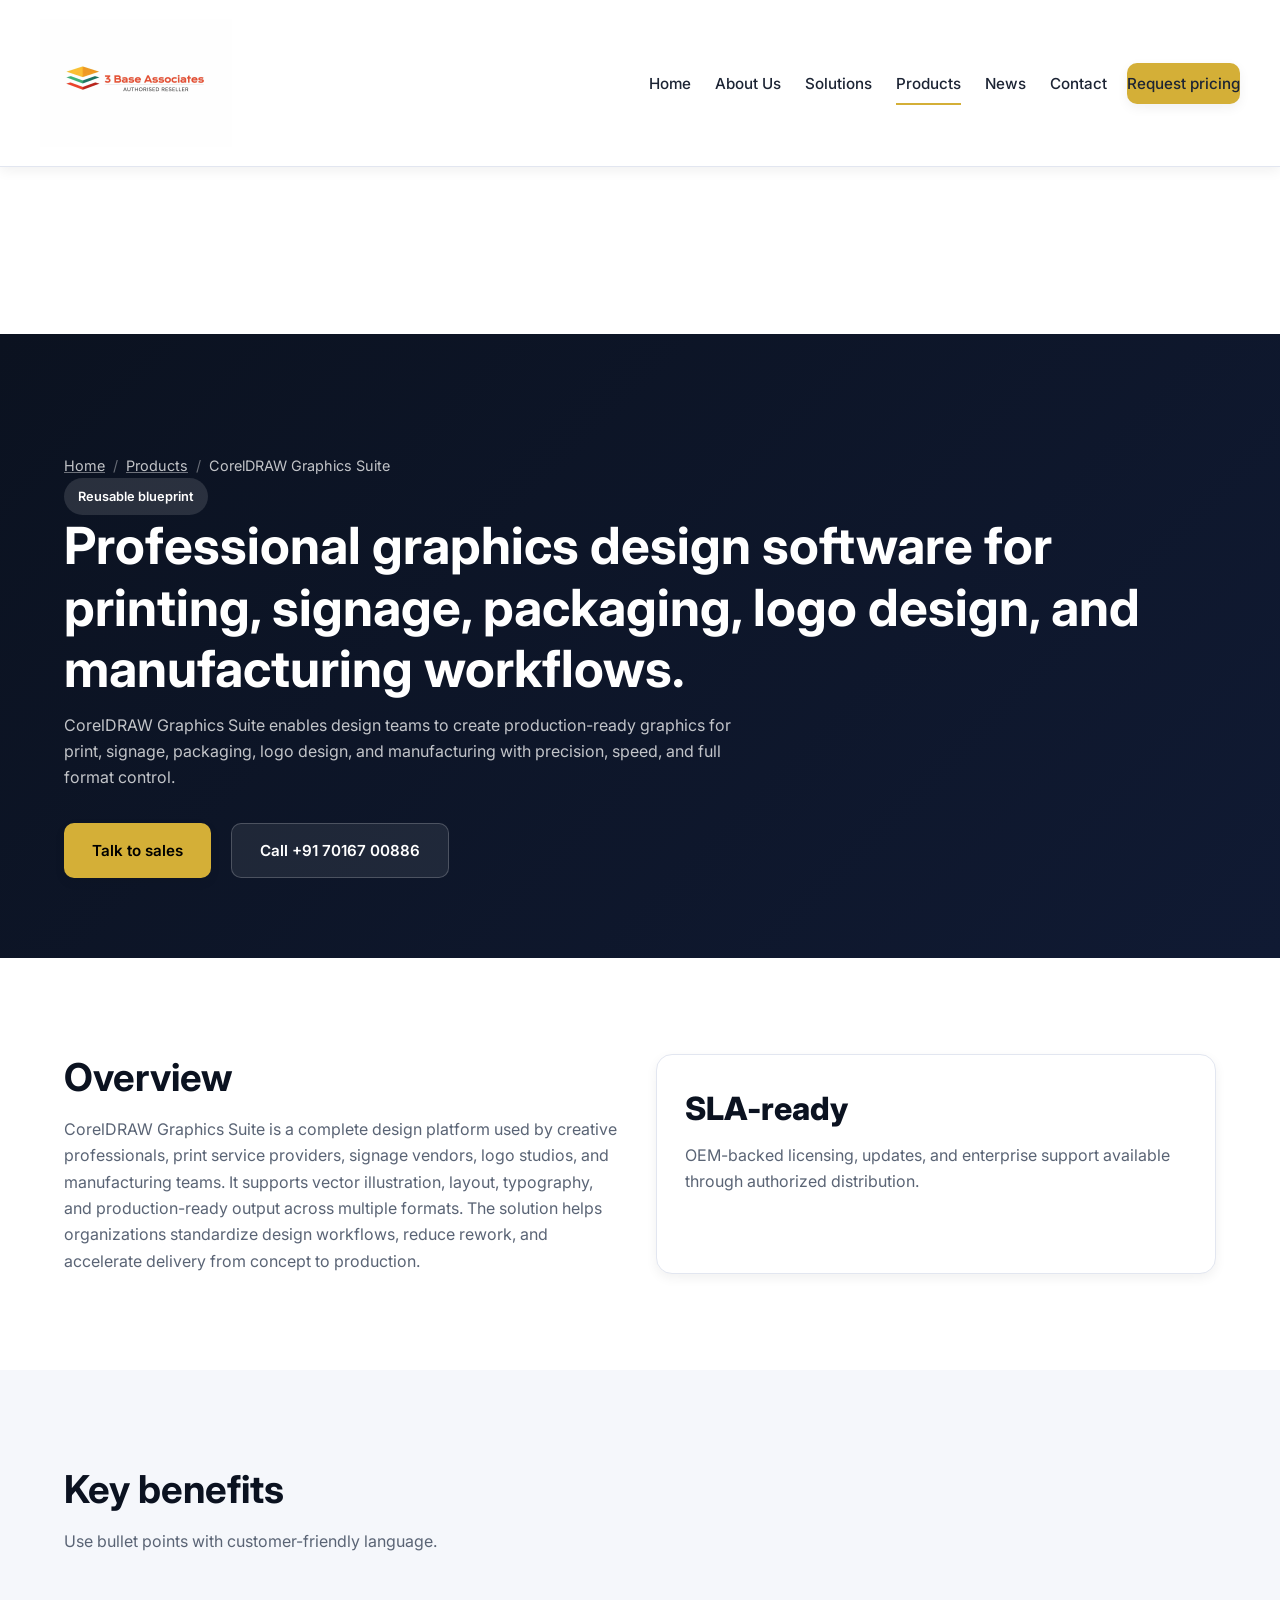
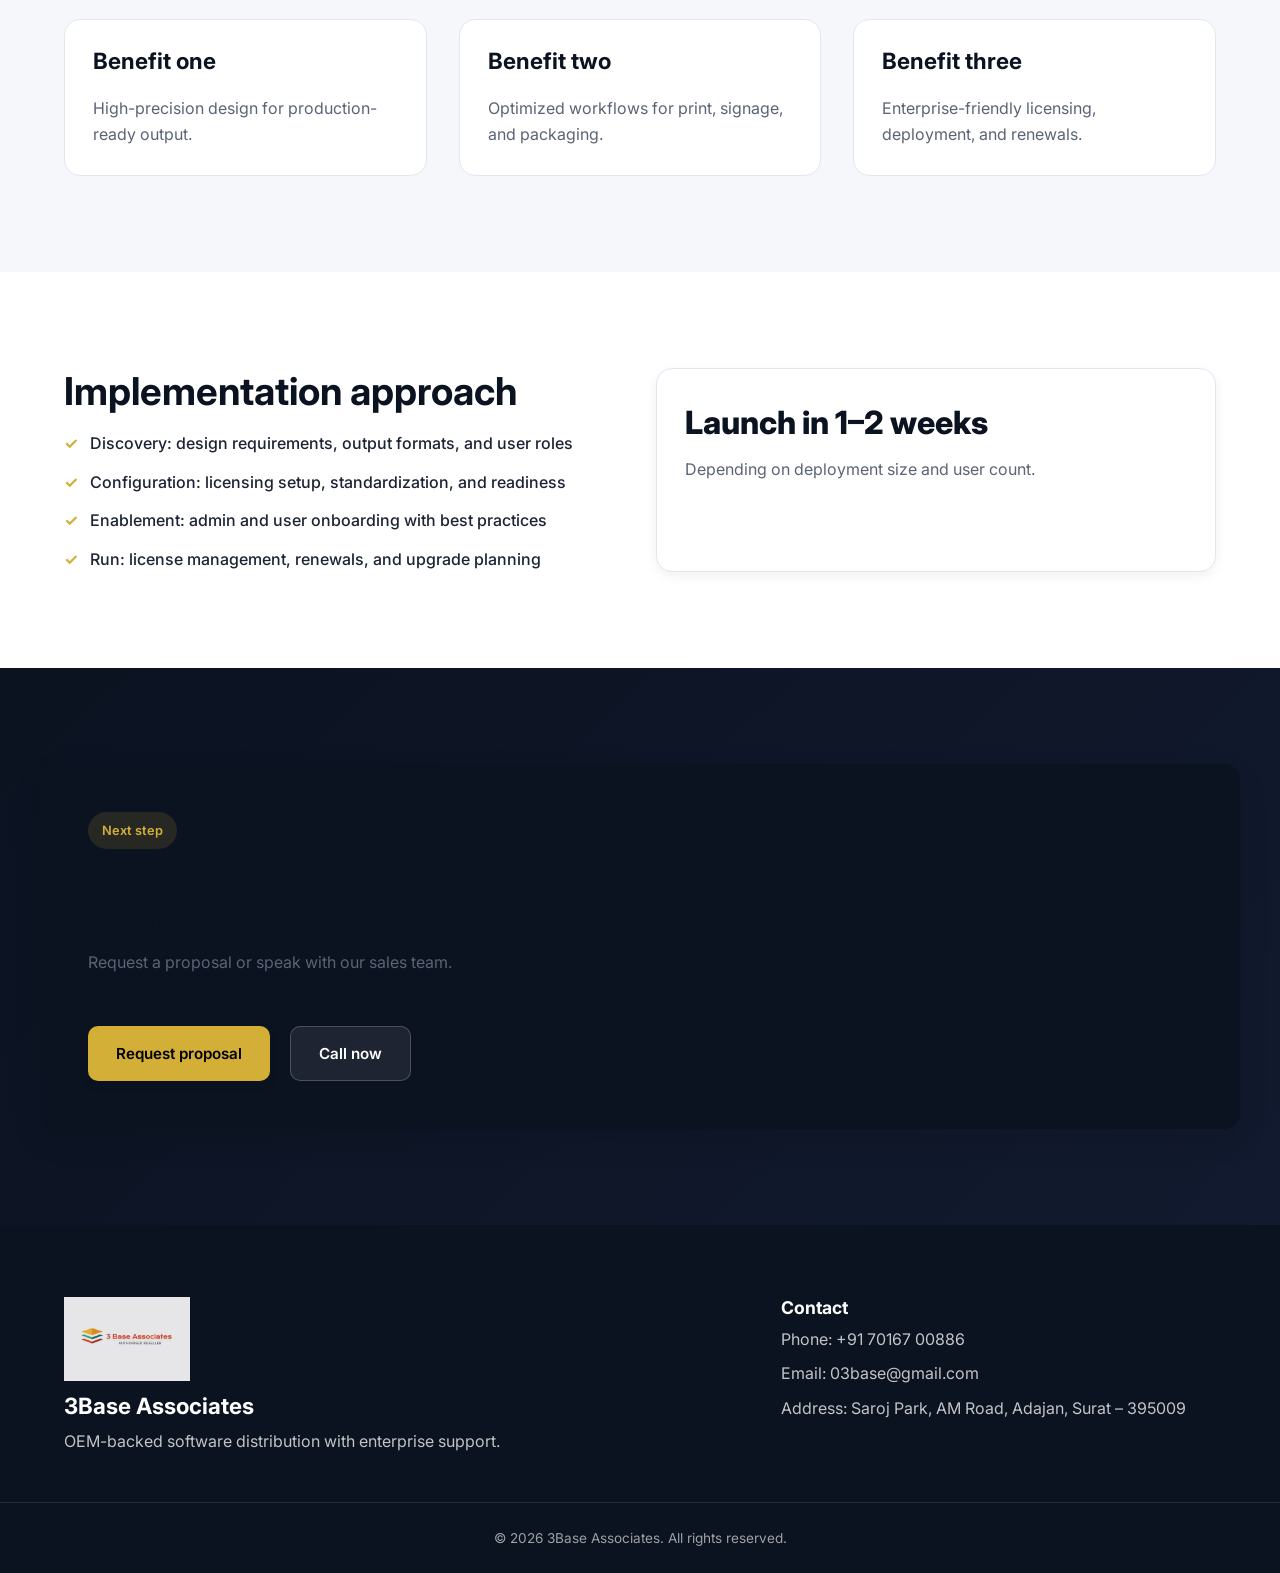
==== product-template.html @ e34ed2cd "Initial commit - static website" ====
<!DOCTYPE html>
<html lang="en">
<head>
  <meta charset="UTF-8" />
  <meta name="viewport" content="width=device-width, initial-scale=1.0" />
  <meta name="description" content="Reusable product page template for 3Base Associates with hero, benefits, and CTA blocks." />
  <title>CorelDRAW Graphics Suite | 3Base Associates</title>

  <link rel="icon" type="image/png" href="assets/images/logo/3basefavicon.png" />
  <link rel="preconnect" href="https://fonts.googleapis.com" />
  <link rel="preconnect" href="https://fonts.gstatic.com" crossorigin />
  <link href="https://fonts.googleapis.com/css2?family=Inter:wght@300;400;500;600;700;800&display=swap" rel="stylesheet" />
  <link rel="stylesheet" href="css/main.css" />
</head>
<body>
  <header class="site-header">
    <div class="container header-inner">
      <a href="index.html" class="logo">
        <img src="assets/images/logo/3baselogo.png" alt="3Base Associates" class="site-logo" />
      </a>

      <button class="menu-toggle" type="button" aria-label="Toggle navigation" aria-expanded="false">
        <span></span><span></span><span></span>
      </button>

      <nav class="site-nav" aria-label="Primary">
        <ul>
          <li><a href="index.html">Home</a></li>
          <li><a href="about.html">About Us</a></li>
          <li><a href="solutions.html">Solutions</a></li>
          <li><a href="products.html" class="active">Products</a></li>
          <li><a href="news.html">News</a></li>
          <li><a href="contact.html">Contact</a></li>
        </ul>
        <div class="nav-actions">
          <a href="contact.html" class="btn btn-primary">Request pricing</a>
        </div>
      </nav>
    </div>
  </header>

  <main>
    <section class="page-hero">
      <div class="container" data-animate>
        <div class="breadcrumb">
          <a href="index.html">Home</a>
          <span class="separator">/</span>
          <a href="products.html">Products</a>
          <span class="separator">/</span>
          <span>CorelDRAW Graphics Suite</span>
        </div>
        <span class="badge">Reusable blueprint</span>
        <h1>Professional graphics design software for printing, signage, packaging, logo design, and manufacturing workflows.</h1>
        <p class="max-800">CorelDRAW Graphics Suite enables design teams to create production-ready graphics for print, signage, packaging, logo design, and manufacturing with precision, speed, and full format control.</p>
        <div class="hero-actions mt-4">
          <a href="contact.html" class="btn btn-primary">Talk to sales</a>
          <a href="tel:+917016700886" class="btn btn-ghost">Call +91 70167 00886</a>
        </div>
      </div>
    </section>

    <section class="light">
      <div class="container grid-2">
        <div data-animate>
          <h2>Overview</h2>
          <p class="mt-2">CorelDRAW Graphics Suite is a complete design platform used by creative professionals, print service providers, signage vendors, logo studios, and manufacturing teams. It supports vector illustration, layout, typography, and production-ready output across multiple formats. The solution helps organizations standardize design workflows, reduce rework, and accelerate delivery from concept to production.</p>
        </div>
        <div class="stat-card" data-animate>
          <div class="stat-value">SLA-ready</div>
          <div class="stat-label">OEM-backed licensing, updates, and enterprise support available through authorized distribution.</div>
        </div>
      </div>
    </section>

    <section class="section-muted">
      <div class="container">
        <header class="section-header" data-animate>
          <h2>Key benefits</h2>
          <p>Use bullet points with customer-friendly language.</p>
        </header>
        <div class="grid-3">
          <article class="card-link" data-animate>
            <h3>Benefit one</h3>
            <p>High-precision design for production-ready output.</p>
          </article>
          <article class="card-link" data-animate>
            <h3>Benefit two</h3>
            <p>Optimized workflows for print, signage, and packaging.</p>
          </article>
          <article class="card-link" data-animate>
            <h3>Benefit three</h3>
            <p>Enterprise-friendly licensing, deployment, and renewals.</p>
          </article>
        </div>
      </div>
    </section>

    <section class="light">
      <div class="container grid-2">
        <div data-animate>
          <h2>Implementation approach</h2>
          <ul class="list-check mt-2">
            <li>Discovery: design requirements, output formats, and user roles</li>
            <li>Configuration: licensing setup, standardization, and readiness</li>
            <li>Enablement: admin and user onboarding with best practices</li>
            <li>Run: license management, renewals, and upgrade planning</li>
          </ul>
        </div>
        <div class="stat-card" data-animate>
          <div class="stat-value">Launch in 1–2 weeks</div>
          <div class="stat-label">Depending on deployment size and user count.</div>
        </div>
      </div>
    </section>

    <section class="section-dark">
      <div class="container cta-panel" data-animate>
        <div>
          <span class="badge">Next step</span>
          <h2>Ready to deploy CorelDRAW across your design or production team?</h2>
          <p class="max-600">Request a proposal or speak with our sales team.</p>
        </div>
        <div class="cta-actions">
          <a href="contact.html" class="btn btn-primary">Request proposal</a>
          <a href="tel:+917016700886" class="btn btn-ghost">Call now</a>
        </div>
      </div>
    </section>
  </main>

  <footer class="site-footer">
    <div class="container footer-grid">
      <div>
        <img src="assets/images/logo/3baselogo.png" alt="3Base Associates" class="footer-logo" />
        <h3>3Base Associates</h3>
        <p>OEM-backed software distribution with enterprise support.</p>
      </div>
      <div>
        <h4>Contact</h4>
        <p>Phone: +91 70167 00886</p>
        <p>Email: 03base@gmail.com</p>
        <p>Address: Saroj Park, AM Road, Adajan, Surat – 395009</p>
      </div>
    </div>
    <div class="footer-bottom">© 2026 3Base Associates. All rights reserved.</div>
  </footer>

  <script type="module" src="js/main.js"></script>
</body>
</html>
---- css/main.css ----
/* =========================================================
   MAIN CSS – Imports Only
========================================================= */

@import url("./base.css");
@import url("./layout.css");
@import url("./components.css");
@import url("./sections.css");
@import url("./utilities.css");

/* ===== LOGO SIZING ===== */
.site-logo {
  height: clamp(68px, 10vw, 140px);
  width: auto;
  object-fit: contain;
  display: block;
}
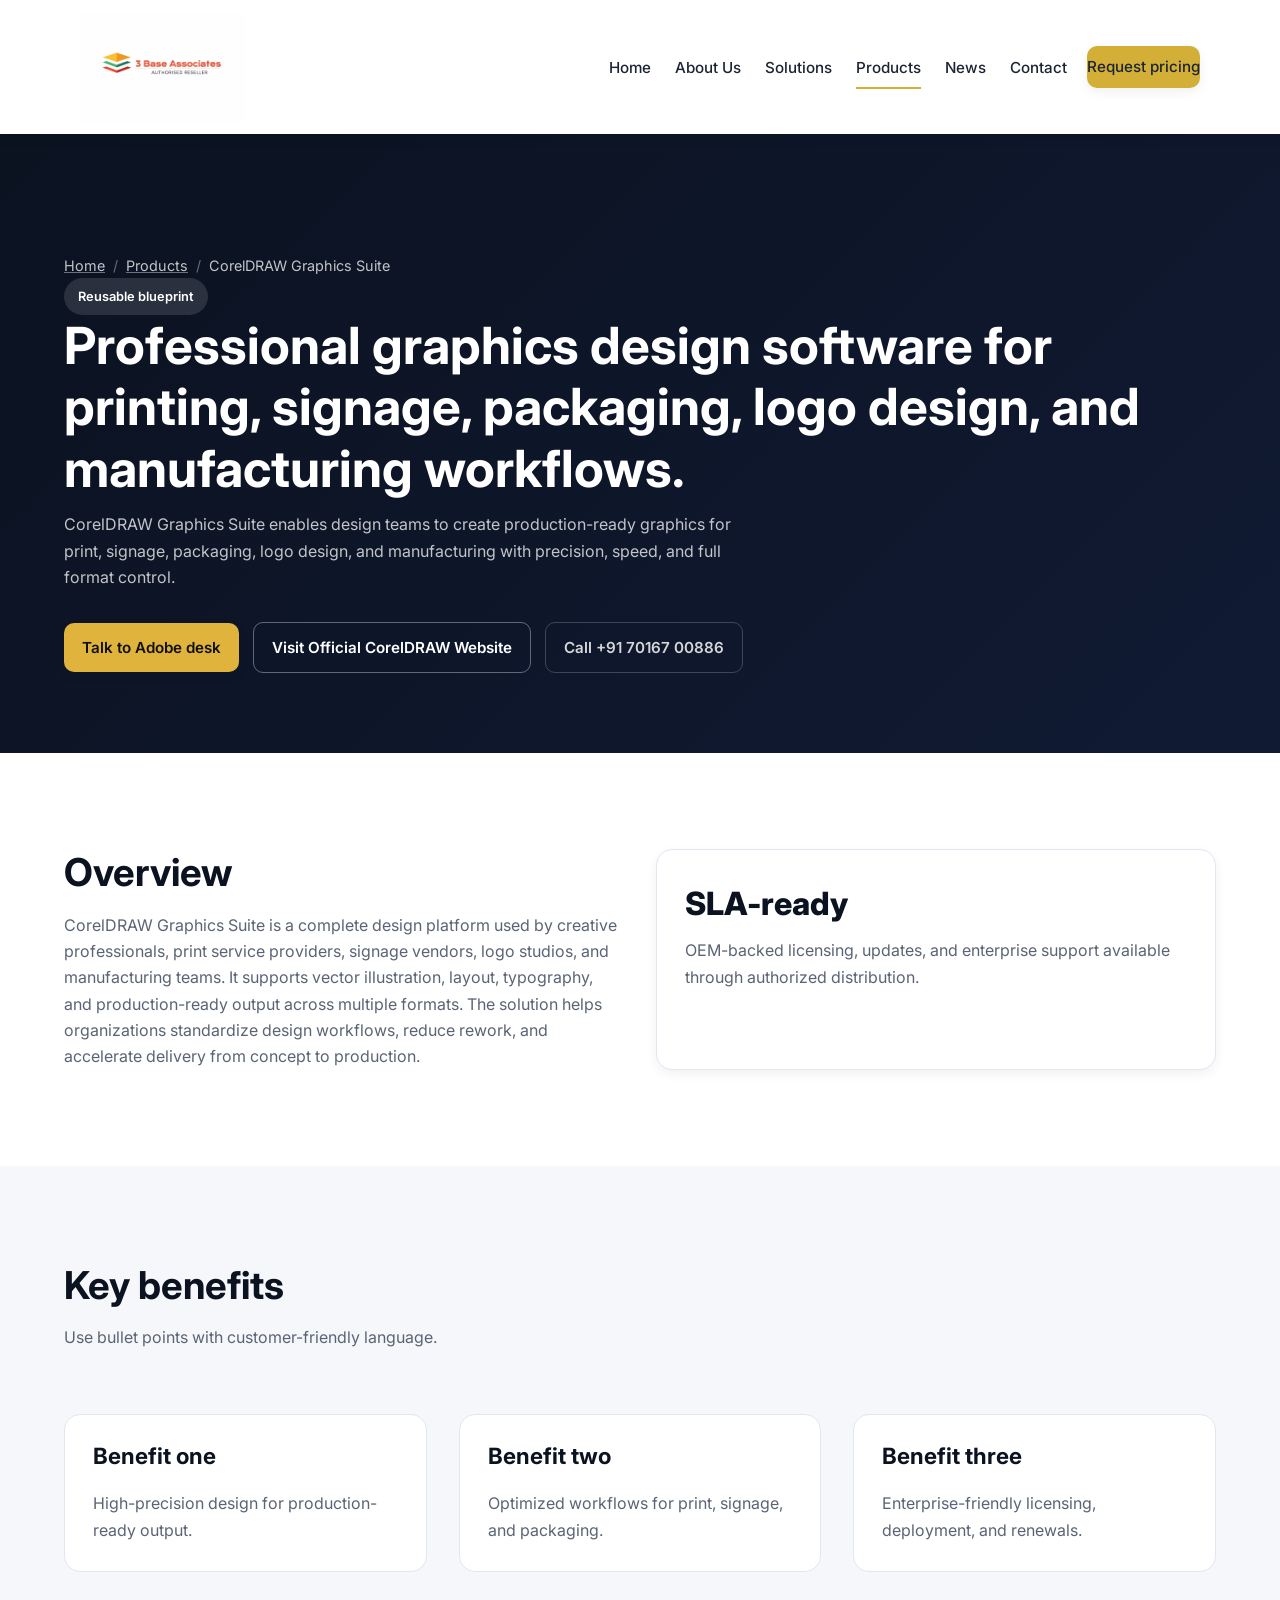
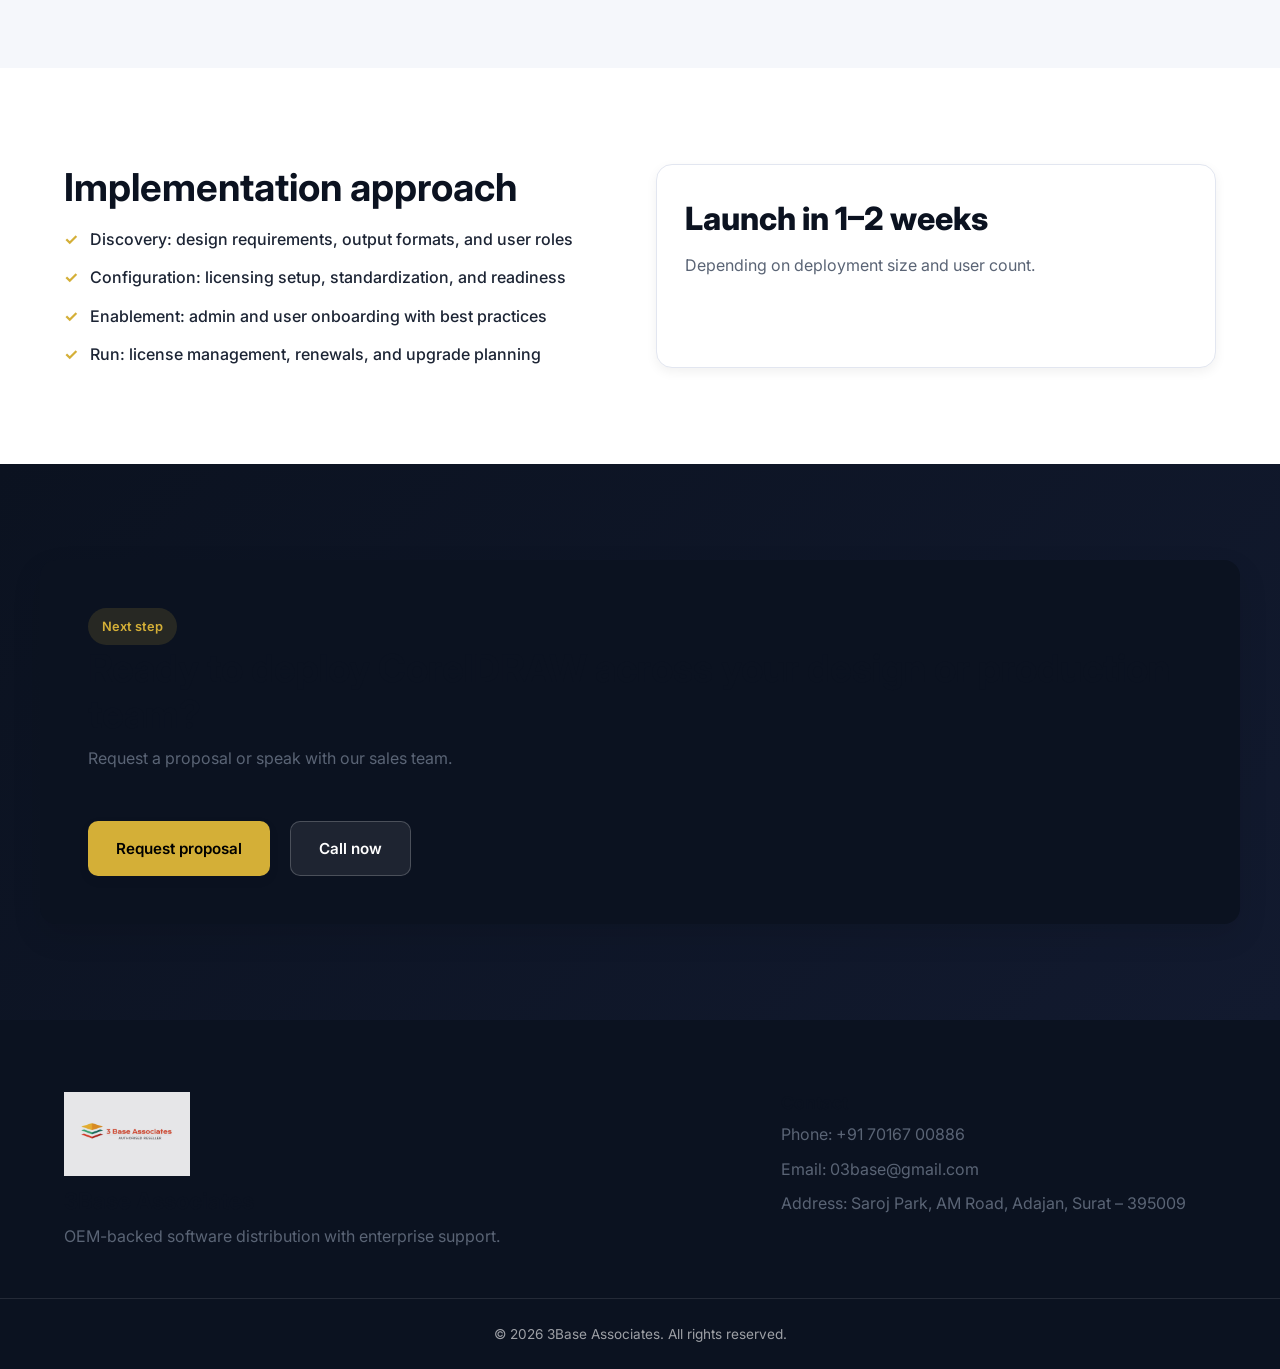
==== commit 2a32d6f5: "Add official product URLs and WhatsApp CTA across product pages" ====
--- a/product-template.html
+++ b/product-template.html
@@ -52,10 +52,25 @@
         <span class="badge">Reusable blueprint</span>
         <h1>Professional graphics design software for printing, signage, packaging, logo design, and manufacturing workflows.</h1>
         <p class="max-800">CorelDRAW Graphics Suite enables design teams to create production-ready graphics for print, signage, packaging, logo design, and manufacturing with precision, speed, and full format control.</p>
-        <div class="hero-actions mt-4">
-          <a href="contact.html" class="btn btn-primary">Talk to sales</a>
-          <a href="tel:+917016700886" class="btn btn-ghost">Call +91 70167 00886</a>
-        </div>
+       	<div class="hero-actions mt-4">
+  <a href="../contact.html" class="btn btn-primary">
+    Talk to Adobe desk
+  </a>
+
+  <!-- OFFICIAL MICROSOFT WEBSITE LINK -->
+  <a
+    href="https://www.corelindia.co.in/index_corel"
+    target="_blank"
+    rel="noopener noreferrer"
+    class="btn btn-outline"
+  >
+    Visit Official CorelDRAW Website
+  </a>
+
+  <a href="tel:+917016700886" class="btn btn-ghost">
+    Call +91 70167 00886
+  </a>
+</div>
       </div>
     </section>
 
--- a/css/main.css
+++ b/css/main.css
@@ -1,5 +1,5 @@
 /* =========================================================
-   MAIN CSS – Imports Only
+   MAIN CSS – Imports
 ========================================================= */
 
 @import url("./base.css");
@@ -8,10 +8,126 @@
 @import url("./sections.css");
 @import url("./utilities.css");
 
-/* ===== LOGO SIZING ===== */
+/* =========================================================
+   GLOBAL RESET
+========================================================= */
+
+body {
+  margin: 0;
+  padding: 0;
+}
+
+/* =========================================================
+   HEADER
+========================================================= */
+
+.site-header {
+  background: #ffffff;
+  margin: 0;
+  padding: 0;
+  border-bottom: none;
+}
+
+.header-inner {
+  display: flex;
+  align-items: center;
+  justify-content: space-between;
+
+  min-height: 72px;          /* clean professional height */
+  padding: 12px 40px;
+}
+
+/* =========================================================
+   LOGO (FINAL SAFE SIZE)
+========================================================= */
+
 .site-logo {
-  height: clamp(68px, 10vw, 140px);
+  height: 48px;
   width: auto;
   object-fit: contain;
   display: block;
+}
+
+@media (max-width: 768px) {
+  .site-logo {
+    height: 36px;
+  }
+}
+
+/* =========================================================
+   MAIN / HERO (NO GAP GUARANTEE)
+========================================================= */
+
+main#home {
+  padding-top: 0 !important;
+  margin-top: 0 !important;
+}
+
+main#home > section:first-child,
+.hero,
+.hero-section {
+  margin-top: 0 !important;
+  padding-top: 0 !important;
+}
+
+.hero-actions {
+  display: flex;
+  flex-wrap: wrap;
+  gap: 14px;
+  align-items: center;
+}
+
+.hero-actions .btn {
+  display: inline-flex;
+  align-items: center;
+  justify-content: center;
+  padding: 12px 18px;
+  font-size: 0.95rem;
+  font-weight: 600;
+  border-radius: 10px;
+  text-decoration: none;
+  transition: all 0.2s ease;
+}
+
+
+
+
+
+.hero-actions .btn-primary {
+  background: #e0b43c;
+  color: #111;
+}
+
+.hero-actions .btn-primary:hover {
+  background: #cfa532;
+  transform: translateY(-1px);
+}
+
+.hero-actions .btn-outline {
+  background: transparent;
+  color: #ffffff;
+  border: 1px solid rgba(255, 255, 255, 0.35);
+}
+
+.hero-actions .btn-outline:hover {
+  background: rgba(255, 255, 255, 0.08);
+}
+
+.hero-actions .btn-ghost {
+  background: transparent;
+  color: #d6d6d6;
+}
+
+.hero-actions .btn-ghost:hover {
+  color: #ffffff;
+  text-decoration: underline;
+}
+
+@media (max-width: 640px) {
+  .hero-actions {
+    flex-direction: column;
+  }
+  .hero-actions .btn {
+    width: 100%;
+  }
 }
